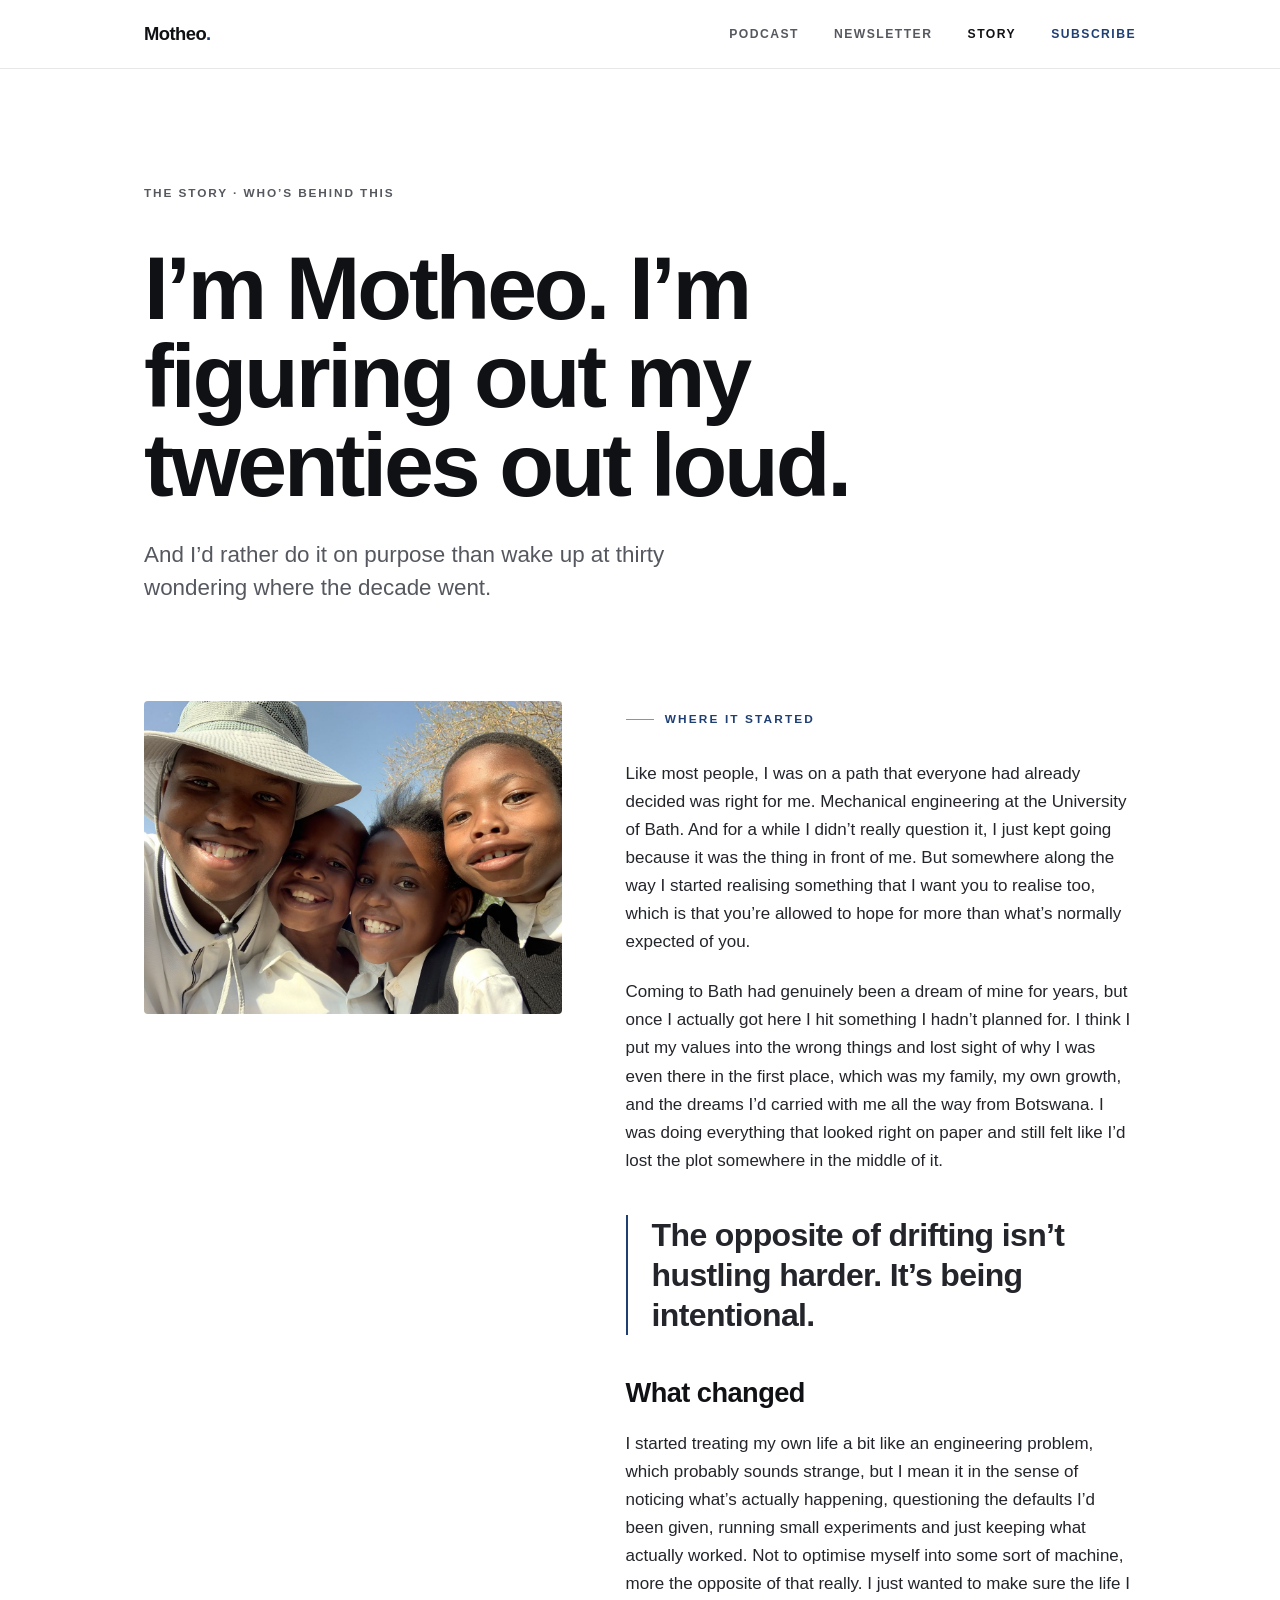
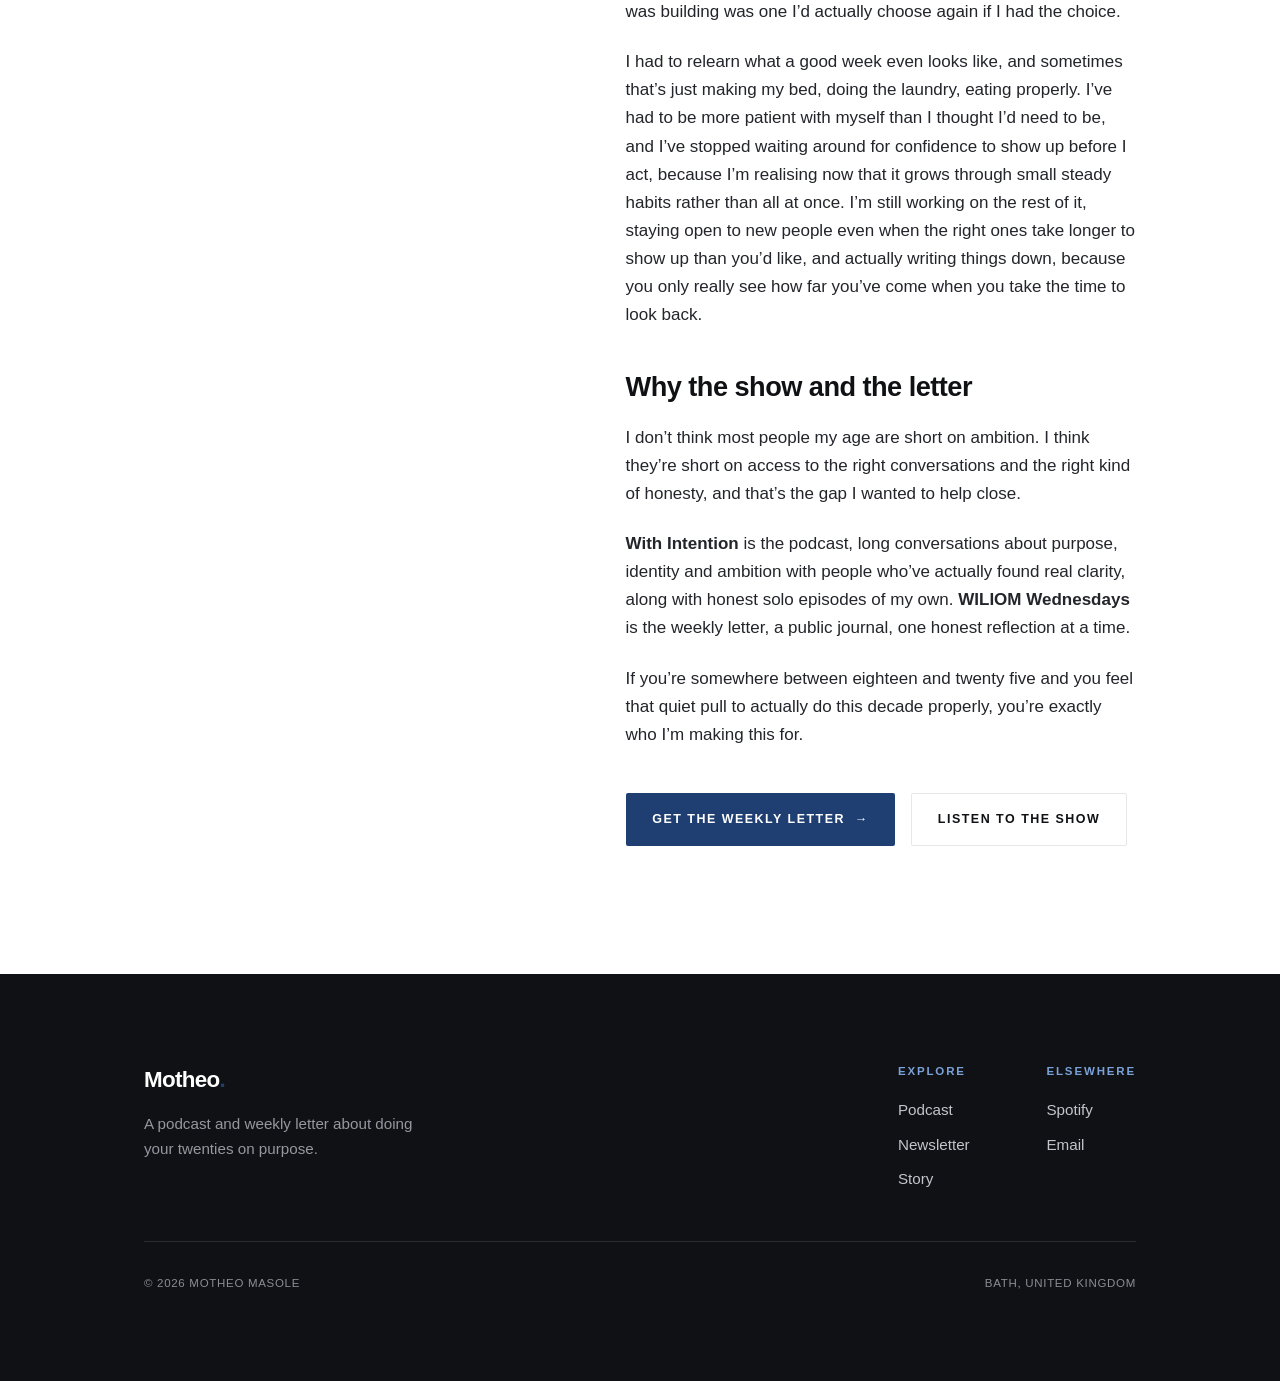
==== about.html @ b8063727 "Enhance styles and image responsiveness in about.html Updated stylesheet link to include versioning " ====
<!DOCTYPE html>
<html lang="en">
<head>
<meta charset="UTF-8" />
<meta name="viewport" content="width=device-width, initial-scale=1.0" />
<title>Story — Motheo Masole</title>
<meta name="description" content="Why I started With Intention — a podcast and weekly letter about living deliberately. From Motheo Masole, engineering student in Bath." />
<link rel="icon" href="favicon.ico" sizes="any" />
<link rel="icon" type="image/png" sizes="32x32" href="favicon-32.png" />
<link rel="apple-touch-icon" href="apple-touch-icon.png" />
<link rel="stylesheet" href="css/style.css?v=2" />
</head>
<body>

<header class="nav" data-open="false">
  <div class="wrap nav__inner">
    <a class="wordmark" href="index.html">Motheo<span>.</span></a>
    <nav class="nav__links" aria-label="Primary">
      <a href="podcast.html">Podcast</a>
      <a href="newsletter.html">Newsletter</a>
      <a href="about.html" aria-current="page">Story</a>
      <a class="nav__cta" href="newsletter.html">Subscribe</a>
    </nav>
    <button class="nav__toggle" aria-label="Toggle menu" aria-expanded="false">Menu</button>
  </div>
</header>

<main>
  <section class="hero">
    <div class="wrap">
      <p class="hero__coord reveal">The story &middot; Who&rsquo;s behind this</p>
      <h1 class="display reveal" style="max-width:16ch;">I&rsquo;m Motheo. I&rsquo;m figuring out my twenties out loud.</h1>
      <p class="lead hero__sub reveal">And I&rsquo;d rather do it on purpose than wake up at thirty wondering where the decade went.</p>
    </div>
  </section>

  <section class="section" style="padding-top:0;">
    <div class="wrap story-grid">
      <div class="portrait reveal" style="aspect-ratio:4/3; background:none; border:0; padding:0; overflow:hidden; border-radius:4px;">
        <img src="images/why.jpg" alt="Motheo Masole" style="width:100%; height:100%; object-fit:cover; object-position:center; display:block;" />
      </div>

      <div class="prose reveal">
        <span class="label" style="margin-bottom:0.5rem;">Where it started</span>
        <p>Like most people, I was on a path that everyone had already decided was right for me. Mechanical engineering at the University of Bath. And for a while I didn&rsquo;t really question it, I just kept going because it was the thing in front of me. But somewhere along the way I started realising something that I want you to realise too, which is that you&rsquo;re allowed to hope for more than what&rsquo;s normally expected of you.</p>

        <p>Coming to Bath had genuinely been a dream of mine for years, but once I actually got here I hit something I hadn&rsquo;t planned for. I think I put my values into the wrong things and lost sight of why I was even there in the first place, which was my family, my own growth, and the dreams I&rsquo;d carried with me all the way from Botswana. I was doing everything that looked right on paper and still felt like I&rsquo;d lost the plot somewhere in the middle of it.</p>

        <p class="pull">The opposite of drifting isn&rsquo;t hustling harder. It&rsquo;s being intentional.</p>

        <h3 class="h3">What changed</h3>
        <p>I started treating my own life a bit like an engineering problem, which probably sounds strange, but I mean it in the sense of noticing what&rsquo;s actually happening, questioning the defaults I&rsquo;d been given, running small experiments and just keeping what actually worked. Not to optimise myself into some sort of machine, more the opposite of that really. I just wanted to make sure the life I was building was one I&rsquo;d actually choose again if I had the choice.</p>

        <p>I had to relearn what a good week even looks like, and sometimes that&rsquo;s just making my bed, doing the laundry, eating properly. I&rsquo;ve had to be more patient with myself than I thought I&rsquo;d need to be, and I&rsquo;ve stopped waiting around for confidence to show up before I act, because I&rsquo;m realising now that it grows through small steady habits rather than all at once. I&rsquo;m still working on the rest of it, staying open to new people even when the right ones take longer to show up than you&rsquo;d like, and actually writing things down, because you only really see how far you&rsquo;ve come when you take the time to look back.</p>

        <h3 class="h3">Why the show and the letter</h3>
        <p>I don&rsquo;t think most people my age are short on ambition. I think they&rsquo;re short on access to the right conversations and the right kind of honesty, and that&rsquo;s the gap I wanted to help close.</p>

        <p><strong>With Intention</strong> is the podcast, long conversations about purpose, identity and ambition with people who&rsquo;ve actually found real clarity, along with honest solo episodes of my own. <strong>WILIOM Wednesdays</strong> is the weekly letter, a public journal, one honest reflection at a time.</p>

        <p>If you&rsquo;re somewhere between eighteen and twenty five and you feel that quiet pull to actually do this decade properly, you&rsquo;re exactly who I&rsquo;m making this for.</p>

        <div style="margin-top:2.75rem; display:flex; flex-wrap:wrap; gap:1rem;">
          <a class="btn btn--primary" href="newsletter.html">Get the weekly letter <span class="arrow">&rarr;</span></a>
          <a class="btn btn--ghost" href="podcast.html">Listen to the show</a>
        </div>
      </div>
    </div>
  </section>
</main>

<footer class="footer">
  <div class="wrap">
    <div class="footer__top">
      <div class="footer__brand">
        <a class="wordmark" href="index.html">Motheo<span>.</span></a>
        <p class="footer__tag">A podcast and weekly letter about doing your twenties on purpose.</p>
      </div>
      <div class="footer__cols">
        <div class="footer__col">
          <h4>Explore</h4>
          <a href="podcast.html">Podcast</a>
          <a href="newsletter.html">Newsletter</a>
          <a href="about.html">Story</a>
        </div>
        <div class="footer__col">
          <h4>Elsewhere</h4>
          <a href="https://open.spotify.com/show/1bjxn4ApzX3vl7Ld07ZK2I" target="_blank" rel="noopener">Spotify</a>
          <a href="mailto:motheo@motheomasole.com">Email</a>
        </div>
      </div>
    </div>
    <div class="footer__bottom">
      <span>&copy; <span data-year>2025</span> Motheo Masole</span>
      <span>Bath, United Kingdom</span>
    </div>
  </div>
</footer>

<script src="js/main.js"></script>
</body>
</html>
---- css/style.css ----
/* ============================================================
   Motheo Masole — With Intention
   Palette: black & white with a deep brand blue.
   Type: one neutral grotesque (system stack) — timeless, no webfont.
   ============================================================ */

/* ---- Tokens ---- */
:root {
  --paper:     #FFFFFF;   /* white */
  --paper-2:   #F4F5F6;   /* light grey panel */
  --ink:       #101114;   /* near-black: text + dark sections */
  --ink-soft:  #23252B;
  --stone:     #55585F;   /* secondary text */
  --line:      #E6E7E9;   /* hairline on white */
  --line-dark: #2A2C31;   /* hairline on black */
  --accent:    #1F3F73;   /* brand blue */
  --accent-hi: #2A538F;   /* brand blue, hover */
  --accent-soft: #7AA2D8; /* lighter blue, for use on dark */

  /* One neutral grotesque. San Francisco on Apple, Helvetica/Arial
     elsewhere. Timeless, and loads with zero webfont request. */
  --font-sans: -apple-system, BlinkMacSystemFont, "Helvetica Neue", Helvetica, Arial, sans-serif;
  --font-display: var(--font-sans);
  --font-body: var(--font-sans);
  --font-label: var(--font-sans); /* letter-spaced uppercase labels */

  --wrap: 1120px;
  --gutter: clamp(1.25rem, 5vw, 4rem);
  --ease: cubic-bezier(0.22, 1, 0.36, 1);
}

/* ---- Reset ---- */
*, *::before, *::after { box-sizing: border-box; margin: 0; padding: 0; }
html { -webkit-text-size-adjust: 100%; scroll-behavior: smooth; }
body {
  background: var(--paper);
  color: var(--ink);
  font-family: var(--font-body);
  font-size: 1.0625rem;
  line-height: 1.65;
  -webkit-font-smoothing: antialiased;
  text-rendering: optimizeLegibility;
}
img, iframe { max-width: 100%; display: block; }
a { color: inherit; text-decoration: none; }
::selection { background: var(--accent); color: #fff; }

/* ---- Layout helpers ---- */
.wrap { width: 100%; max-width: var(--wrap); margin-inline: auto; padding-inline: var(--gutter); }
.section { padding-block: clamp(4.5rem, 10vw, 8rem); }
.section--ink { background: var(--ink); color: var(--paper); }
.section--panel { background: var(--paper-2); }

/* ---- Typography ---- */
h1, h2, h3 { font-family: var(--font-display); font-weight: 700; line-height: 1.05; letter-spacing: -0.02em; }
.display {
  font-size: clamp(2.9rem, 8vw, 5.6rem);
  font-weight: 700;
  letter-spacing: -0.035em;
  line-height: 0.99;
}
.h2 { font-size: clamp(2rem, 4.6vw, 3.25rem); }
.h3 { font-size: clamp(1.3rem, 2.4vw, 1.7rem); }
.lead { font-size: clamp(1.15rem, 2.2vw, 1.4rem); line-height: 1.5; color: var(--stone); font-weight: 400; }
.section--ink .lead { color: #C2C5CB; }
p { max-width: 62ch; }

/* letter-spaced uppercase label — the quiet wayfinding device */
.label {
  font-family: var(--font-label);
  font-size: 0.74rem;
  font-weight: 600;
  letter-spacing: 0.18em;
  text-transform: uppercase;
  color: var(--accent);
  display: inline-flex;
  align-items: center;
  gap: 0.7rem;
}
.section--ink .label { color: var(--accent-soft); }
.label::before {
  content: "";
  width: 1.75rem; height: 1px;
  background: currentColor; opacity: 0.55;
}
.label--plain::before { display: none; }

/* ---- Buttons ---- */
.btn {
  font-family: var(--font-label);
  font-size: 0.78rem;
  font-weight: 600;
  letter-spacing: 0.12em;
  text-transform: uppercase;
  display: inline-flex; align-items: center; gap: 0.6rem;
  padding: 0.95rem 1.6rem;
  border: 1px solid transparent;
  border-radius: 2px;
  cursor: pointer;
  transition: transform 0.35s var(--ease), background 0.25s, color 0.25s, border-color 0.25s;
}
.btn:focus-visible { outline: 2px solid var(--accent-hi); outline-offset: 3px; }
.btn--primary { background: var(--accent); color: #fff; }
.btn--primary:hover { background: var(--accent-hi); transform: translateY(-2px); }
.btn--ghost { background: transparent; color: var(--ink); border-color: var(--line); }
.btn--ghost:hover { border-color: var(--ink); transform: translateY(-2px); }
/* on dark sections, flip the buttons so they stay visible */
.section--ink .btn--primary { background: var(--paper); color: var(--ink); }
.section--ink .btn--primary:hover { background: #E7EAF0; }
.section--ink .btn--ghost { color: var(--paper); border-color: var(--line-dark); }
.section--ink .btn--ghost:hover { border-color: var(--paper); }
.btn .arrow { transition: transform 0.35s var(--ease); }
.btn:hover .arrow { transform: translateX(4px); }

/* ---- Nav ---- */
.nav {
  position: sticky; top: 0; z-index: 50;
  background: color-mix(in srgb, var(--paper) 88%, transparent);
  backdrop-filter: blur(10px);
  border-bottom: 1px solid var(--line);
}
.nav__inner { display: flex; align-items: center; justify-content: space-between; height: 68px; }
.wordmark { font-family: var(--font-display); font-weight: 700; font-size: 1.15rem; letter-spacing: -0.03em; }
.wordmark span { color: var(--accent); }
.nav__links { display: flex; align-items: center; gap: 2.2rem; }
.nav__links a {
  font-family: var(--font-label);
  font-size: 0.76rem; font-weight: 600; letter-spacing: 0.12em; text-transform: uppercase;
  color: var(--stone); transition: color 0.2s;
}
.nav__links a:hover, .nav__links a[aria-current="page"] { color: var(--ink); }
.nav__cta { color: var(--accent) !important; }
.nav__toggle { display: none; background: none; border: 0; cursor: pointer; font-family: var(--font-label); font-size: 0.76rem; font-weight: 600; letter-spacing: 0.12em; text-transform: uppercase; color: var(--ink); }

/* ---- Hero ---- */
.hero { padding-block: clamp(4rem, 9vw, 7.5rem) clamp(4rem, 8vw, 6rem); position: relative; }
.hero__coord {
  font-family: var(--font-label); font-size: 0.74rem; font-weight: 600; letter-spacing: 0.16em;
  color: var(--stone); margin-bottom: 2.5rem; text-transform: uppercase;
}
.hero .display { max-width: 15ch; }
.hero__sub { margin-top: 1.75rem; max-width: 48ch; }
.hero__actions { margin-top: 2.75rem; display: flex; flex-wrap: wrap; gap: 1rem; }

/* ---- Section header ---- */
.sec-head { display: grid; gap: 1.1rem; margin-bottom: clamp(2.5rem, 5vw, 4rem); max-width: 44ch; }

/* ---- Two-path cards ---- */
.paths { display: grid; gap: 1.25rem; grid-template-columns: repeat(2, 1fr); }
.path {
  border: 1px solid var(--line-dark);
  border-radius: 3px;
  padding: clamp(1.75rem, 3vw, 2.5rem);
  display: flex; flex-direction: column; gap: 1rem;
  transition: transform 0.4s var(--ease), border-color 0.3s, background 0.3s;
}
.path:hover { transform: translateY(-4px); border-color: var(--accent-soft); background: #191B21; }
.path__idx { font-family: var(--font-label); font-size: 0.74rem; font-weight: 600; letter-spacing: 0.16em; text-transform: uppercase; color: var(--accent-soft); }
.path h3 { font-size: clamp(1.5rem, 3vw, 2rem); }
.path p { color: #C2C5CB; font-size: 1rem; flex-grow: 1; }
.path__go { font-family: var(--font-label); font-size: 0.76rem; font-weight: 600; letter-spacing: 0.12em; text-transform: uppercase; color: var(--paper); display: inline-flex; gap: 0.5rem; }
.path__go .arrow { transition: transform 0.35s var(--ease); }
.path:hover .path__go .arrow { transform: translateX(4px); }

/* ---- Feature rows ---- */
.rows { display: grid; gap: 0; }
.row {
  display: grid; grid-template-columns: 4rem 1fr; gap: clamp(1rem, 3vw, 2.5rem);
  padding-block: clamp(1.75rem, 3vw, 2.25rem);
  border-top: 1px solid var(--line);
  align-items: baseline;
}
.row:last-child { border-bottom: 1px solid var(--line); }
.row__num { font-family: var(--font-label); font-size: 0.82rem; font-weight: 600; letter-spacing: 0.08em; color: var(--accent); }
.row__body h3 { margin-bottom: 0.5rem; }
.row__body p { color: var(--stone); }

/* ---- Story ---- */
.story-grid { display: grid; grid-template-columns: 0.9fr 1.1fr; gap: clamp(2rem, 5vw, 4.5rem); align-items: start; }
.portrait {
  aspect-ratio: 4 / 5; width: 100%;
  background: var(--paper-2);
  border: 1px solid var(--line);
  border-radius: 3px;
  display: grid; place-content: center;
  color: var(--stone); font-family: var(--font-label); font-size: 0.74rem; font-weight: 600; letter-spacing: 0.12em; text-transform: uppercase; text-align: center; padding: 2rem;
  position: sticky; top: 92px;
}
.prose > * + * { margin-top: 1.4rem; }
.prose p { color: var(--ink-soft); max-width: 60ch; }
.prose h3 { margin-top: 2.75rem; }
.pull {
  font-family: var(--font-display); font-weight: 700; font-size: clamp(1.4rem, 3vw, 2rem);
  line-height: 1.25; letter-spacing: -0.02em; color: var(--accent);
  border-left: 2px solid var(--accent); padding-left: 1.5rem; margin-block: 2.5rem !important; max-width: none;
}

/* ---- Podcast ---- */
.embed-frame { border: 1px solid var(--line-dark); border-radius: 12px; overflow: hidden; background: #16181D; }
.pod-note { margin-top: 1.5rem; color: var(--stone); font-size: 0.95rem; }
.section--ink .pod-note { color: #C2C5CB; }
.platforms { display: flex; flex-wrap: wrap; gap: 0.75rem; margin-top: 2rem; }

/* ---- Newsletter form ---- */
.signup { max-width: 560px; }
.form-row { display: flex; gap: 0.75rem; margin-top: 2rem; flex-wrap: wrap; }
.form-row input {
  flex: 1 1 240px;
  font-family: var(--font-body); font-size: 1rem;
  padding: 0.95rem 1.1rem;
  background: var(--paper); color: var(--ink);
  border: 1px solid var(--line); border-radius: 2px;
}
.section--ink .form-row input { background: #191B21; color: var(--paper); border-color: var(--line-dark); }
.form-row input:focus-visible { outline: 2px solid var(--accent-hi); outline-offset: 1px; }
.form-note { margin-top: 1rem; font-family: var(--font-label); font-size: 0.72rem; font-weight: 600; letter-spacing: 0.06em; text-transform: uppercase; color: var(--stone); }
.form-msg { margin-top: 1.25rem; font-size: 0.95rem; min-height: 1.4em; }
.form-msg[data-state="ok"] { color: var(--accent-hi); }
.section--ink .form-msg[data-state="ok"] { color: var(--accent-soft); }
.form-msg[data-state="err"] { color: #C2410C; }
.section--ink .form-msg[data-state="err"] { color: #F0A272; }

/* ---- Perk list ---- */
.perks { list-style: none; display: grid; gap: 0.9rem; margin-top: 2rem; }
.perks li { display: grid; grid-template-columns: 1.5rem 1fr; gap: 0.75rem; align-items: baseline; color: var(--stone); }
.perks li::before { content: "\2014"; font-family: var(--font-label); color: var(--accent); }
.section--ink .perks li { color: #C2C5CB; }
.section--ink .perks li::before { color: var(--accent-soft); }

/* ---- Footer ---- */
.footer { background: var(--ink); color: var(--paper); padding-block: clamp(3.5rem, 7vw, 5.5rem); }
.footer__top { display: flex; justify-content: space-between; flex-wrap: wrap; gap: 2rem; padding-bottom: 2.5rem; border-bottom: 1px solid var(--line-dark); }
.footer__brand .wordmark { font-size: 1.4rem; }
.footer__tag { color: #9498A0; margin-top: 0.75rem; font-size: 0.95rem; max-width: 34ch; }
.footer__cols { display: flex; gap: clamp(2rem, 6vw, 5rem); flex-wrap: wrap; }
.footer__col h4 { font-family: var(--font-label); font-size: 0.72rem; letter-spacing: 0.16em; text-transform: uppercase; color: var(--accent-soft); margin-bottom: 1rem; font-weight: 600; }
.footer__col a { display: block; color: #C2C5CB; font-size: 0.95rem; margin-bottom: 0.6rem; transition: color 0.2s; }
.footer__col a:hover { color: var(--paper); }
.footer__bottom { display: flex; justify-content: space-between; flex-wrap: wrap; gap: 1rem; padding-top: 2rem; font-family: var(--font-label); font-size: 0.72rem; letter-spacing: 0.06em; text-transform: uppercase; color: #8A8D95; }

/* ---- Scroll reveal ---- */
.reveal { opacity: 0; transform: translateY(18px); transition: opacity 0.7s var(--ease), transform 0.7s var(--ease); }
.reveal.in { opacity: 1; transform: none; }

/* ---- Responsive ---- */
@media (max-width: 820px) {
  .nav__links { display: none; }
  .nav__toggle { display: inline-flex; }
  .nav[data-open="true"] .nav__links {
    display: flex; flex-direction: column; align-items: flex-start; gap: 1.4rem;
    position: absolute; top: 68px; left: 0; right: 0;
    background: var(--paper); border-bottom: 1px solid var(--line);
    padding: 1.75rem var(--gutter) 2.25rem;
  }
  .paths { grid-template-columns: 1fr; }
  .story-grid { grid-template-columns: 1fr; }
  .portrait { position: static; max-width: 340px; }
}

@media (prefers-reduced-motion: reduce) {
  * { scroll-behavior: auto !important; }
  .reveal { opacity: 1 !important; transform: none !important; transition: none !important; }
  .btn, .path, .arrow { transition: none !important; }
}
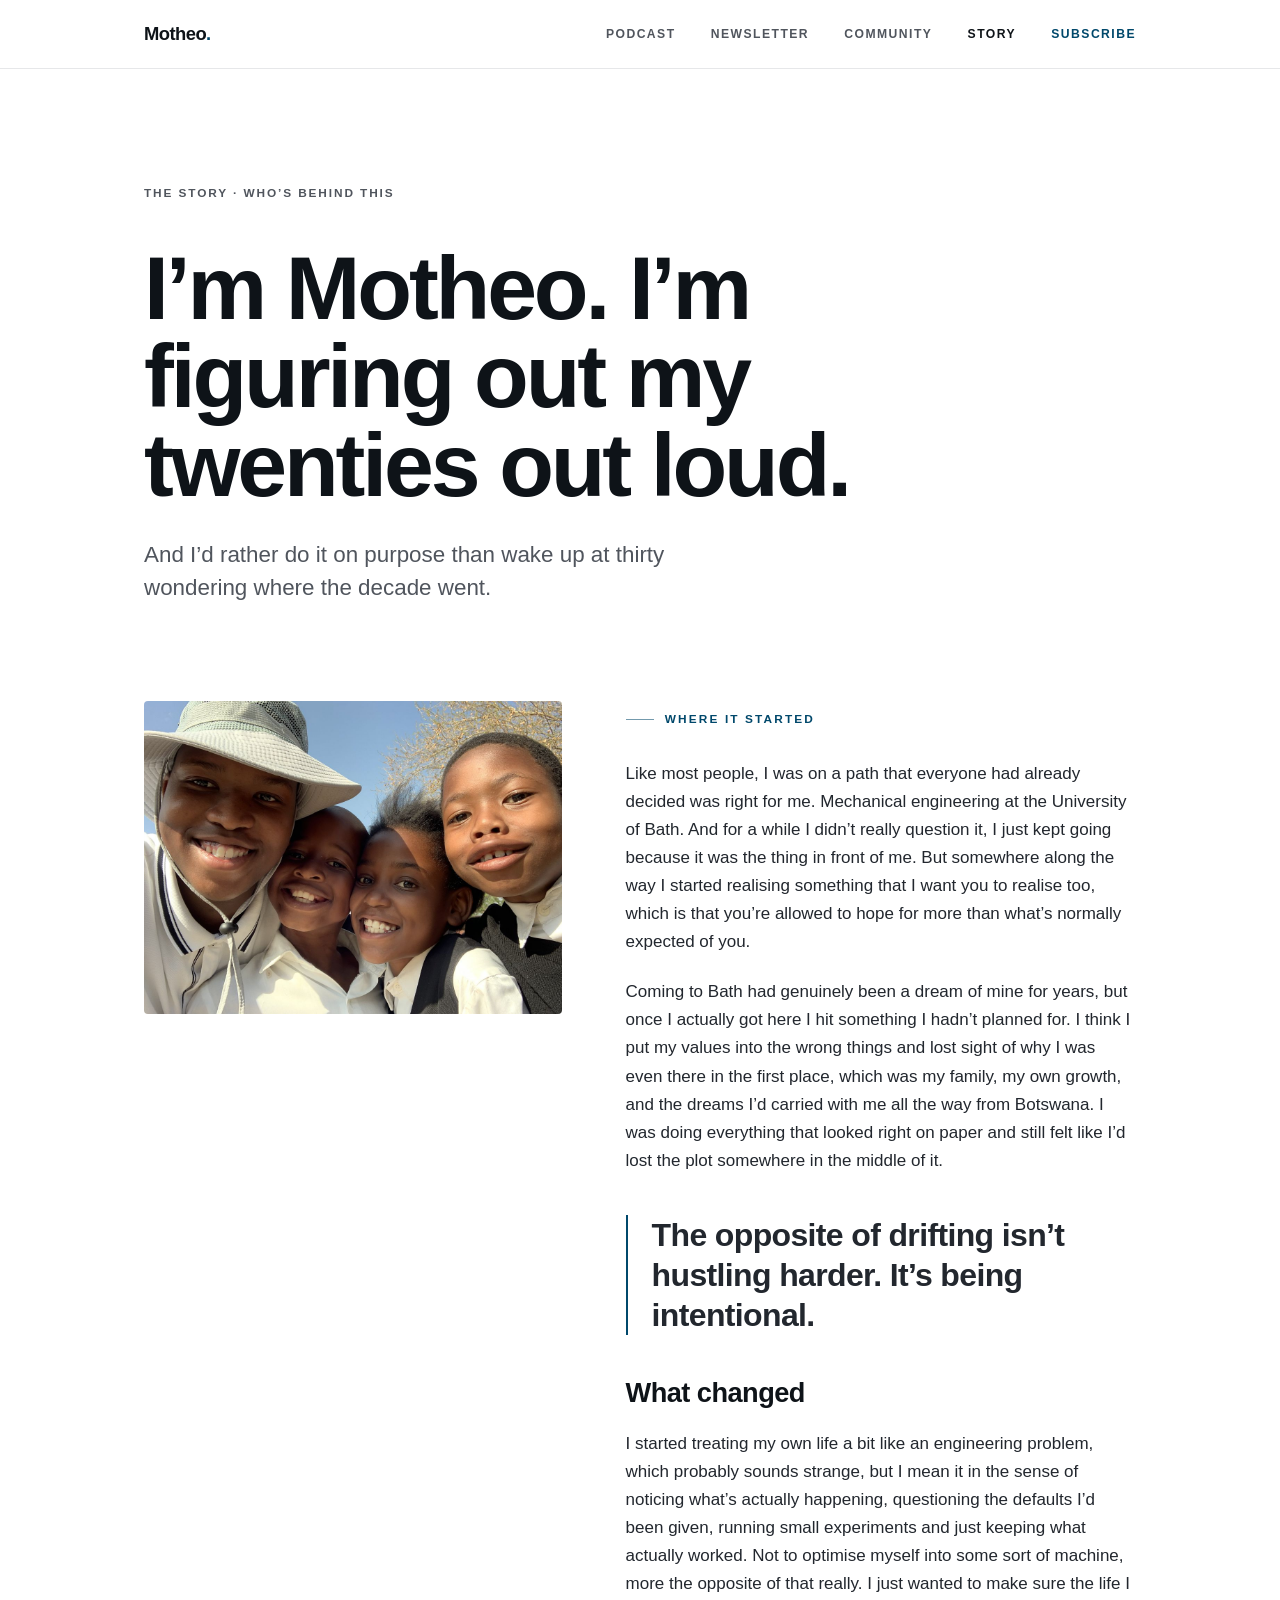
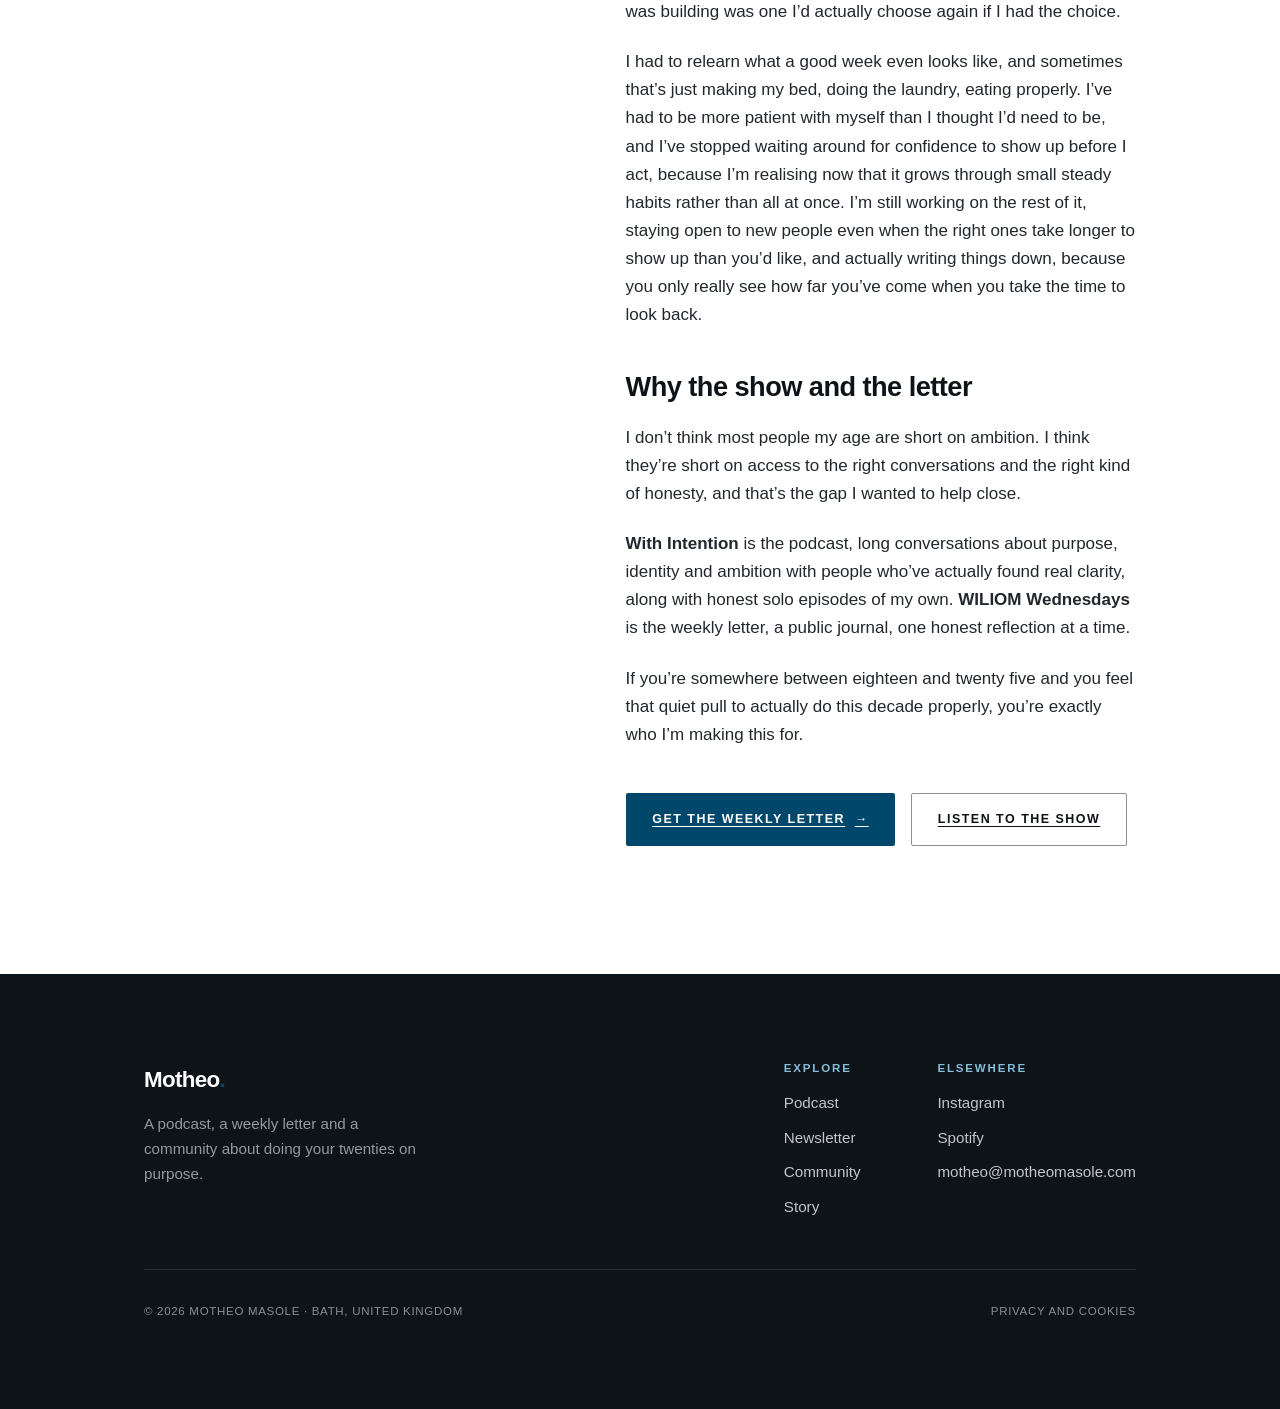
==== commit bb9e67d9: "Add community waitlist page, privacy page and site refresh - New /community page with a waitlist for" ====
--- a/about.html
+++ b/about.html
@@ -1,31 +1,37 @@
 <!DOCTYPE html>
-<html lang="en">
+<html lang="en-GB">
 <head>
 <meta charset="UTF-8" />
 <meta name="viewport" content="width=device-width, initial-scale=1.0" />
-<title>Story — Motheo Masole</title>
-<meta name="description" content="Why I started With Intention — a podcast and weekly letter about living deliberately. From Motheo Masole, engineering student in Bath." />
+<title>Story | Motheo Masole</title>
+<meta name="description" content="Why I started With Intention, a podcast and weekly letter about living deliberately. From Motheo Masole, engineering student in Bath." />
+<meta property="og:title" content="Story | Motheo Masole" />
+<meta property="og:description" content="Why I started With Intention, a podcast and weekly letter about living deliberately. From Motheo Masole, engineering student in Bath." />
+<meta property="og:image" content="https://motheomasole.com/images/motheo-dark.jpg" />
 <link rel="icon" href="favicon.ico" sizes="any" />
 <link rel="icon" type="image/png" sizes="32x32" href="favicon-32.png" />
 <link rel="apple-touch-icon" href="apple-touch-icon.png" />
-<link rel="stylesheet" href="css/style.css?v=2" />
+<link rel="stylesheet" href="css/style.css?v=3" />
+<script>document.documentElement.classList.add('js');</script>
 </head>
 <body>
+<a class="skip" href="#main">Skip to content</a>
 
 <header class="nav" data-open="false">
   <div class="wrap nav__inner">
-    <a class="wordmark" href="index.html">Motheo<span>.</span></a>
-    <nav class="nav__links" aria-label="Primary">
+    <a class="wordmark" href="index.html" aria-label="Motheo Masole, home">Motheo<span>.</span></a>
+    <nav class="nav__links" id="nav-links" aria-label="Primary">
       <a href="podcast.html">Podcast</a>
       <a href="newsletter.html">Newsletter</a>
+      <a href="community.html">Community</a>
       <a href="about.html" aria-current="page">Story</a>
       <a class="nav__cta" href="newsletter.html">Subscribe</a>
     </nav>
-    <button class="nav__toggle" aria-label="Toggle menu" aria-expanded="false">Menu</button>
+    <button class="nav__toggle" aria-controls="nav-links" aria-expanded="false">Menu</button>
   </div>
 </header>
 
-<main>
+<main id="main">
   <section class="hero">
     <div class="wrap">
       <p class="hero__coord reveal">The story &middot; Who&rsquo;s behind this</p>
@@ -37,7 +43,7 @@
   <section class="section" style="padding-top:0;">
     <div class="wrap story-grid">
       <div class="portrait reveal" style="aspect-ratio:4/3; background:none; border:0; padding:0; overflow:hidden; border-radius:4px;">
-        <img src="images/why.jpg" alt="Motheo Masole" style="width:100%; height:100%; object-fit:cover; object-position:center; display:block;" />
+        <img src="images/why.jpg" alt="Motheo in a sun hat, smiling in a selfie with three children in school uniform" width="1200" height="900" style="width:100%; height:100%; object-fit:cover; object-position:center; display:block;" />
       </div>
 
       <div class="prose reveal">
@@ -61,7 +67,7 @@
         <p>If you&rsquo;re somewhere between eighteen and twenty five and you feel that quiet pull to actually do this decade properly, you&rsquo;re exactly who I&rsquo;m making this for.</p>
 
         <div style="margin-top:2.75rem; display:flex; flex-wrap:wrap; gap:1rem;">
-          <a class="btn btn--primary" href="newsletter.html">Get the weekly letter <span class="arrow">&rarr;</span></a>
+          <a class="btn btn--primary" href="newsletter.html">Get the weekly letter <span class="arrow" aria-hidden="true">&rarr;</span></a>
           <a class="btn btn--ghost" href="podcast.html">Listen to the show</a>
         </div>
       </div>
@@ -73,30 +79,32 @@
   <div class="wrap">
     <div class="footer__top">
       <div class="footer__brand">
-        <a class="wordmark" href="index.html">Motheo<span>.</span></a>
-        <p class="footer__tag">A podcast and weekly letter about doing your twenties on purpose.</p>
+        <a class="wordmark" href="index.html" aria-label="Motheo Masole, home">Motheo<span>.</span></a>
+        <p class="footer__tag">A podcast, a weekly letter and a community about doing your twenties on purpose.</p>
       </div>
       <div class="footer__cols">
         <div class="footer__col">
-          <h4>Explore</h4>
+          <h2>Explore</h2>
           <a href="podcast.html">Podcast</a>
           <a href="newsletter.html">Newsletter</a>
+          <a href="community.html">Community</a>
           <a href="about.html">Story</a>
         </div>
         <div class="footer__col">
-          <h4>Elsewhere</h4>
+          <h2>Elsewhere</h2>
+          <a href="https://www.instagram.com/motheomasole/" target="_blank" rel="noopener">Instagram</a>
           <a href="https://open.spotify.com/show/1bjxn4ApzX3vl7Ld07ZK2I" target="_blank" rel="noopener">Spotify</a>
-          <a href="mailto:motheo@motheomasole.com">Email</a>
+          <a href="mailto:motheo@motheomasole.com">motheo@motheomasole.com</a>
         </div>
       </div>
     </div>
     <div class="footer__bottom">
-      <span>&copy; <span data-year>2025</span> Motheo Masole</span>
-      <span>Bath, United Kingdom</span>
+      <span>&copy; <span data-year>2026</span> Motheo Masole &middot; Bath, United Kingdom</span>
+      <span class="footer__legal"><a href="privacy.html">Privacy and cookies</a></span>
     </div>
   </div>
 </footer>
 
-<script src="js/main.js"></script>
+<script src="js/main.js?v=3"></script>
 </body>
 </html>
--- a/css/style.css
+++ b/css/style.css
@@ -1,6 +1,6 @@
 /* ============================================================
    Motheo Masole — With Intention
-   Palette: black & white with a deep brand blue.
+   Palette: black & white with one deep blue, matched to the portrait backdrop.
    Type: one neutral grotesque (system stack) — timeless, no webfont.
    ============================================================ */
 
@@ -8,14 +8,15 @@
 :root {
   --paper:     #FFFFFF;   /* white */
   --paper-2:   #F4F5F6;   /* light grey panel */
-  --ink:       #101114;   /* near-black: text + dark sections */
-  --ink-soft:  #23252B;
-  --stone:     #55585F;   /* secondary text */
+  --ink:       #0E1318;   /* near-black: text + dark sections */
+  --ink-soft:  #22272E;
+  --stone:     #50555D;   /* secondary text */
   --line:      #E6E7E9;   /* hairline on white */
-  --line-dark: #2A2C31;   /* hairline on black */
-  --accent:    #1F3F73;   /* brand blue */
-  --accent-hi: #2A538F;   /* brand blue, hover */
-  --accent-soft: #7AA2D8; /* lighter blue, for use on dark */
+  --edge:      #8B9099;   /* borders of inputs and outline buttons (3:1 on white) */
+  --line-dark: #2A313A;   /* hairline on black */
+  --accent:    #00486B;   /* brand blue, same as the portrait backdrop */
+  --accent-hi: #0A5F8A;   /* brand blue, hover */
+  --accent-soft: #86BEDC; /* lighter blue, for use on dark */
 
   /* One neutral grotesque. San Francisco on Apple, Helvetica/Arial
      elsewhere. Timeless, and loads with zero webfont request. */
@@ -102,12 +103,12 @@
 .btn:focus-visible { outline: 2px solid var(--accent-hi); outline-offset: 3px; }
 .btn--primary { background: var(--accent); color: #fff; }
 .btn--primary:hover { background: var(--accent-hi); transform: translateY(-2px); }
-.btn--ghost { background: transparent; color: var(--ink); border-color: var(--line); }
+.btn--ghost { background: transparent; color: var(--ink); border-color: var(--edge); }
 .btn--ghost:hover { border-color: var(--ink); transform: translateY(-2px); }
 /* on dark sections, flip the buttons so they stay visible */
 .section--ink .btn--primary { background: var(--paper); color: var(--ink); }
 .section--ink .btn--primary:hover { background: #E7EAF0; }
-.section--ink .btn--ghost { color: var(--paper); border-color: var(--line-dark); }
+.section--ink .btn--ghost { color: var(--paper); border-color: #6F7884; }
 .section--ink .btn--ghost:hover { border-color: var(--paper); }
 .btn .arrow { transition: transform 0.35s var(--ease); }
 .btn:hover .arrow { transform: translateX(4px); }
@@ -146,7 +147,7 @@
 .sec-head { display: grid; gap: 1.1rem; margin-bottom: clamp(2.5rem, 5vw, 4rem); max-width: 44ch; }
 
 /* ---- Two-path cards ---- */
-.paths { display: grid; gap: 1.25rem; grid-template-columns: repeat(2, 1fr); }
+.paths { display: grid; gap: 1.25rem; grid-template-columns: repeat(3, 1fr); }
 .path {
   border: 1px solid var(--line-dark);
   border-radius: 3px;
@@ -154,9 +155,9 @@
   display: flex; flex-direction: column; gap: 1rem;
   transition: transform 0.4s var(--ease), border-color 0.3s, background 0.3s;
 }
-.path:hover { transform: translateY(-4px); border-color: var(--accent-soft); background: #191B21; }
+.path:hover { transform: translateY(-4px); border-color: var(--accent-soft); background: #151C24; }
 .path__idx { font-family: var(--font-label); font-size: 0.74rem; font-weight: 600; letter-spacing: 0.16em; text-transform: uppercase; color: var(--accent-soft); }
-.path h3 { font-size: clamp(1.5rem, 3vw, 2rem); }
+.path h3 { font-size: clamp(1.4rem, 2.4vw, 1.75rem); }
 .path p { color: #C2C5CB; font-size: 1rem; flex-grow: 1; }
 .path__go { font-family: var(--font-label); font-size: 0.76rem; font-weight: 600; letter-spacing: 0.12em; text-transform: uppercase; color: var(--paper); display: inline-flex; gap: 0.5rem; }
 .path__go .arrow { transition: transform 0.35s var(--ease); }
@@ -209,15 +210,15 @@
   font-family: var(--font-body); font-size: 1rem;
   padding: 0.95rem 1.1rem;
   background: var(--paper); color: var(--ink);
-  border: 1px solid var(--line); border-radius: 2px;
-}
-.section--ink .form-row input { background: #191B21; color: var(--paper); border-color: var(--line-dark); }
+  border: 1px solid var(--edge); border-radius: 2px;
+}
+.section--ink .form-row input { background: #151C24; color: var(--paper); border-color: #6F7884; }
 .form-row input:focus-visible { outline: 2px solid var(--accent-hi); outline-offset: 1px; }
 .form-note { margin-top: 1rem; font-family: var(--font-label); font-size: 0.72rem; font-weight: 600; letter-spacing: 0.06em; text-transform: uppercase; color: var(--stone); }
 .form-msg { margin-top: 1.25rem; font-size: 0.95rem; min-height: 1.4em; }
 .form-msg[data-state="ok"] { color: var(--accent-hi); }
 .section--ink .form-msg[data-state="ok"] { color: var(--accent-soft); }
-.form-msg[data-state="err"] { color: #C2410C; }
+.form-msg[data-state="err"] { color: #B23A0A; }
 .section--ink .form-msg[data-state="err"] { color: #F0A272; }
 
 /* ---- Perk list ---- */
@@ -233,16 +234,53 @@
 .footer__brand .wordmark { font-size: 1.4rem; }
 .footer__tag { color: #9498A0; margin-top: 0.75rem; font-size: 0.95rem; max-width: 34ch; }
 .footer__cols { display: flex; gap: clamp(2rem, 6vw, 5rem); flex-wrap: wrap; }
-.footer__col h4 { font-family: var(--font-label); font-size: 0.72rem; letter-spacing: 0.16em; text-transform: uppercase; color: var(--accent-soft); margin-bottom: 1rem; font-weight: 600; }
+.footer__col h2 { font-family: var(--font-label); font-size: 0.72rem; letter-spacing: 0.16em; text-transform: uppercase; color: var(--accent-soft); margin-bottom: 1rem; font-weight: 600; }
 .footer__col a { display: block; color: #C2C5CB; font-size: 0.95rem; margin-bottom: 0.6rem; transition: color 0.2s; }
 .footer__col a:hover { color: var(--paper); }
 .footer__bottom { display: flex; justify-content: space-between; flex-wrap: wrap; gap: 1rem; padding-top: 2rem; font-family: var(--font-label); font-size: 0.72rem; letter-spacing: 0.06em; text-transform: uppercase; color: #8A8D95; }
 
+/* ---- Accessibility helpers ---- */
+.skip {
+  position: absolute; left: 1rem; top: -4rem; z-index: 100;
+  background: var(--ink); color: var(--paper); padding: 0.75rem 1rem; border-radius: 2px;
+  font-size: 0.9rem; font-weight: 600;
+}
+.skip:focus { top: 1rem; }
+.sr-only { position: absolute; width: 1px; height: 1px; overflow: hidden; clip: rect(0 0 0 0); white-space: nowrap; }
+a:focus-visible, button:focus-visible, input:focus-visible, select:focus-visible, textarea:focus-visible {
+  outline: 2px solid var(--accent-hi); outline-offset: 3px;
+}
+.section--ink a:focus-visible, .section--ink button:focus-visible, .footer a:focus-visible { outline-color: var(--accent-soft); }
+.prose a, .consent a, .form-msg a { text-decoration: underline; text-underline-offset: 3px; }
+.prose a:hover, .consent a:hover { color: var(--accent); }
+
+/* ---- Consent line under forms ---- */
+.consent { margin-top: 0.9rem; font-size: 0.85rem; line-height: 1.5; color: var(--stone); max-width: 52ch; }
+.section--ink .consent { color: #C2C5CB; }
+
+/* ---- Photo band ---- */
+.hero__media img { width: 100%; height: auto; aspect-ratio: 4 / 5; object-fit: cover; display: block; border-radius: 3px; }
+
+/* ---- Spotify, loaded only when asked ---- */
+.embed-ask { display: grid; gap: 1.1rem; justify-items: start; padding: clamp(1.75rem, 4vw, 2.75rem); }
+.embed-ask p { color: #C2C5CB; font-size: 0.95rem; max-width: 52ch; }
+
+/* ---- Policy pages ---- */
+.policy { max-width: 68ch; }
+.policy h2 { font-size: clamp(1.3rem, 2.4vw, 1.6rem); margin-top: 2.75rem; }
+.policy ul { padding-left: 1.2rem; display: grid; gap: 0.5rem; color: var(--ink-soft); }
+.footer__legal { display: flex; gap: 1.5rem; flex-wrap: wrap; }
+.footer__legal a:hover { color: var(--paper); }
+
 /* ---- Scroll reveal ---- */
-.reveal { opacity: 0; transform: translateY(18px); transition: opacity 0.7s var(--ease), transform 0.7s var(--ease); }
-.reveal.in { opacity: 1; transform: none; }
+.js .reveal { opacity: 0; transform: translateY(18px); transition: opacity 0.7s var(--ease), transform 0.7s var(--ease); }
+.js .reveal.in { opacity: 1; transform: none; }
 
 /* ---- Responsive ---- */
+@media (max-width: 980px) {
+  .paths { grid-template-columns: 1fr; }
+}
+
 @media (max-width: 820px) {
   .nav__links { display: none; }
   .nav__toggle { display: inline-flex; }
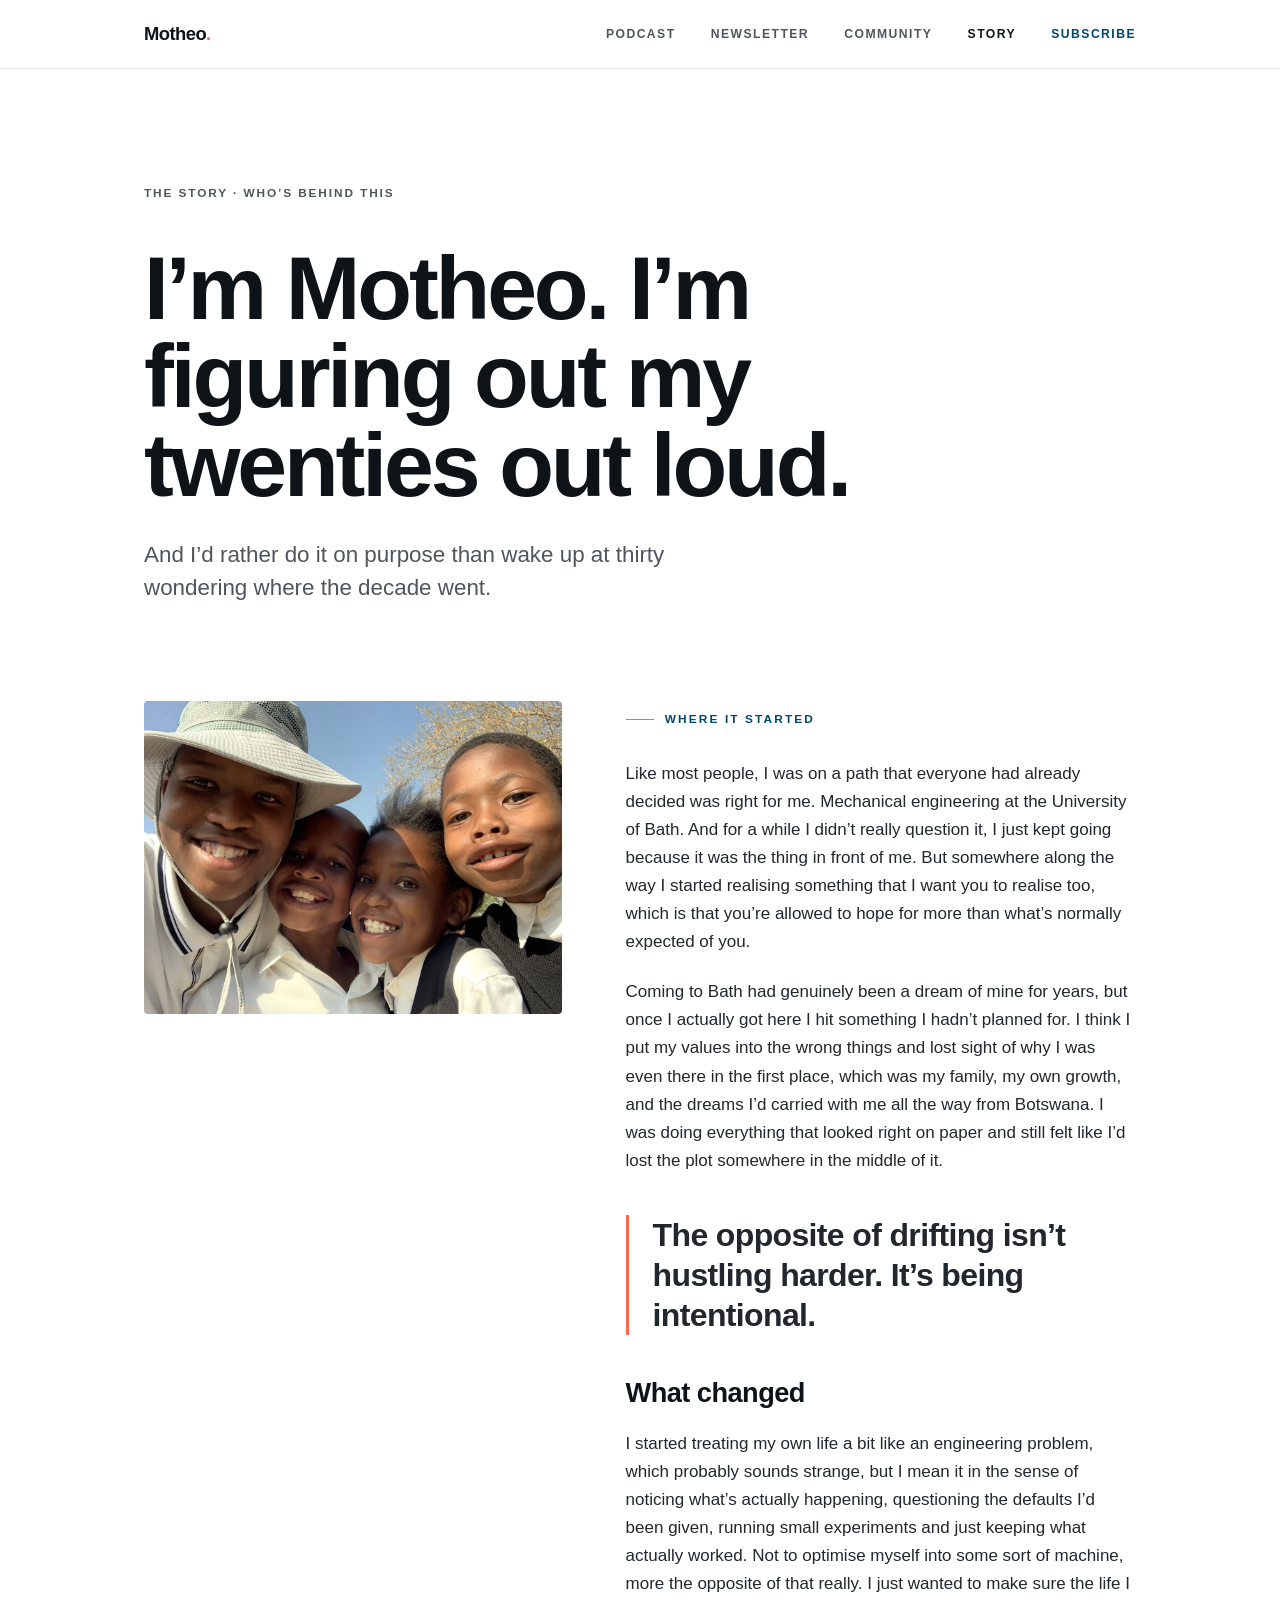
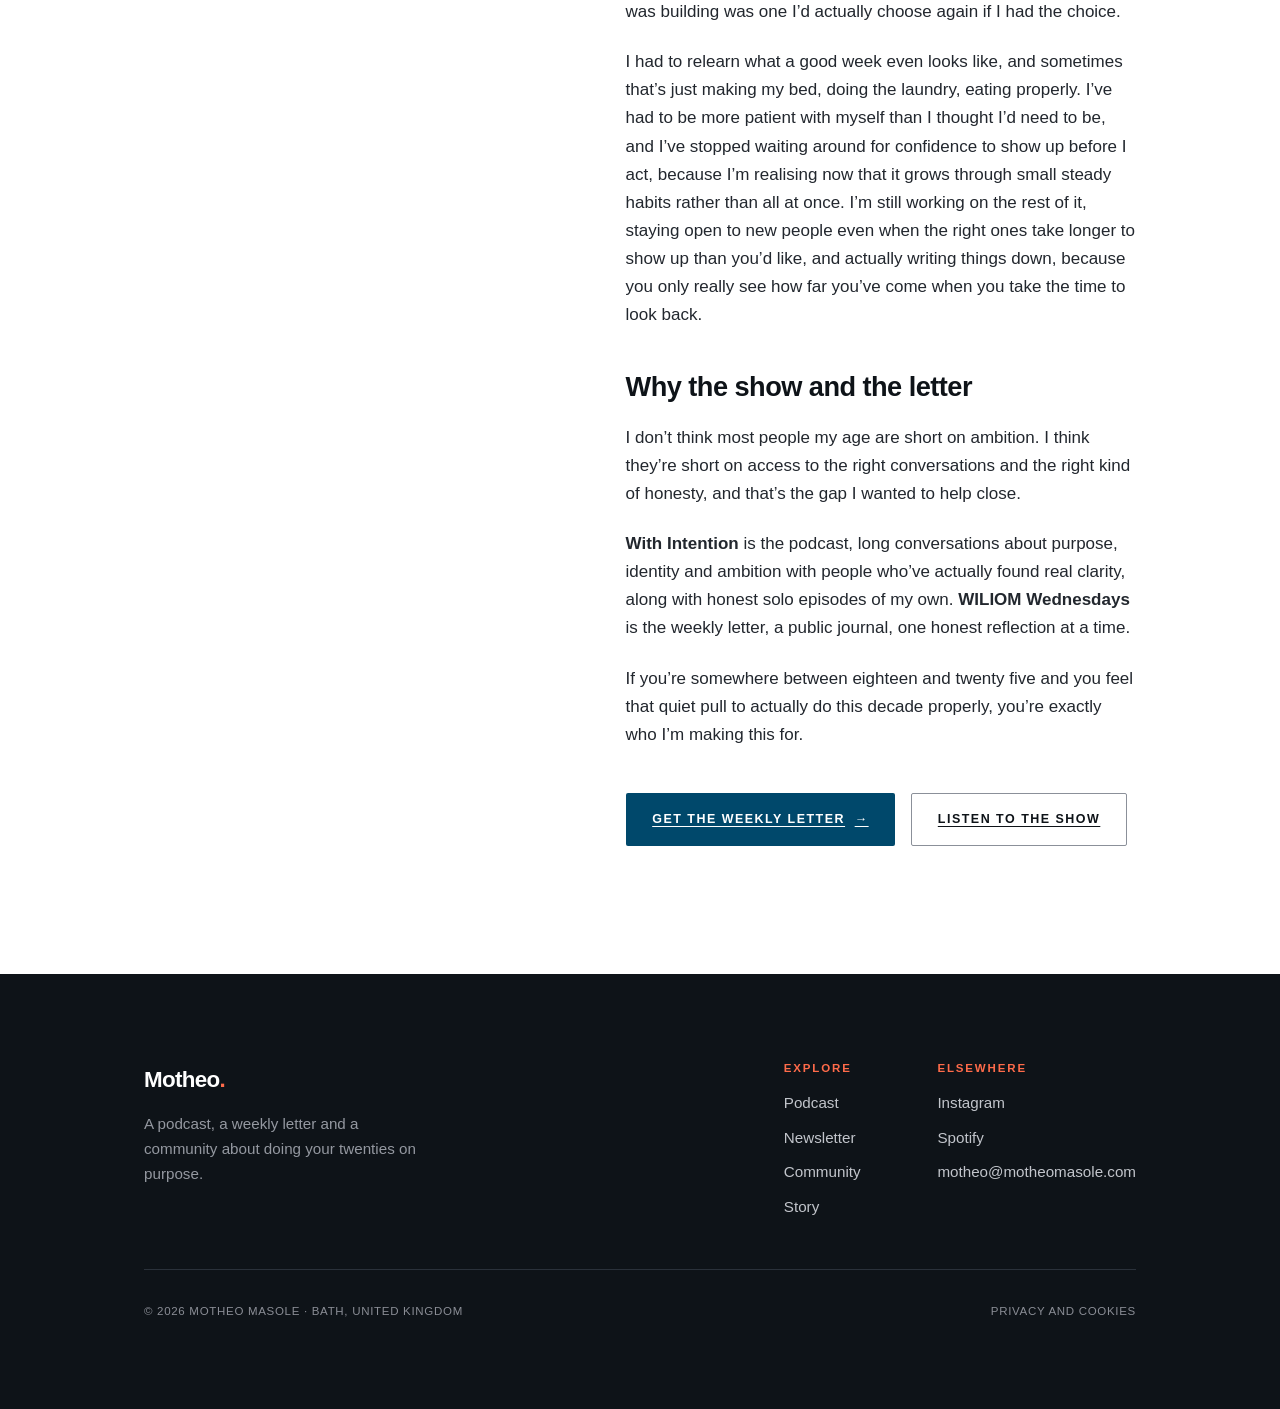
==== commit 1876e0e0: "Add coral as the single pop colour Logo dot, labels and main button on dark sections, pull-quote bar" ====
--- a/about.html
+++ b/about.html
@@ -11,7 +11,7 @@
 <link rel="icon" href="favicon.ico" sizes="any" />
 <link rel="icon" type="image/png" sizes="32x32" href="favicon-32.png" />
 <link rel="apple-touch-icon" href="apple-touch-icon.png" />
-<link rel="stylesheet" href="css/style.css?v=3" />
+<link rel="stylesheet" href="css/style.css?v=4" />
 <script>document.documentElement.classList.add('js');</script>
 </head>
 <body>
--- a/css/style.css
+++ b/css/style.css
@@ -17,6 +17,7 @@
   --accent:    #00486B;   /* brand blue, same as the portrait backdrop */
   --accent-hi: #0A5F8A;   /* brand blue, hover */
   --accent-soft: #86BEDC; /* lighter blue, for use on dark */
+  --pop:       #FF6B4A;   /* coral: the one pop of colour. Shapes on white, text only on dark */
 
   /* One neutral grotesque. San Francisco on Apple, Helvetica/Arial
      elsewhere. Timeless, and loads with zero webfont request. */
@@ -78,7 +79,7 @@
   align-items: center;
   gap: 0.7rem;
 }
-.section--ink .label { color: var(--accent-soft); }
+.section--ink .label { color: var(--pop); }
 .label::before {
   content: "";
   width: 1.75rem; height: 1px;
@@ -106,8 +107,8 @@
 .btn--ghost { background: transparent; color: var(--ink); border-color: var(--edge); }
 .btn--ghost:hover { border-color: var(--ink); transform: translateY(-2px); }
 /* on dark sections, flip the buttons so they stay visible */
-.section--ink .btn--primary { background: var(--paper); color: var(--ink); }
-.section--ink .btn--primary:hover { background: #E7EAF0; }
+.section--ink .btn--primary { background: var(--pop); color: var(--ink); }
+.section--ink .btn--primary:hover { background: #FF8266; }
 .section--ink .btn--ghost { color: var(--paper); border-color: #6F7884; }
 .section--ink .btn--ghost:hover { border-color: var(--paper); }
 .btn .arrow { transition: transform 0.35s var(--ease); }
@@ -122,7 +123,7 @@
 }
 .nav__inner { display: flex; align-items: center; justify-content: space-between; height: 68px; }
 .wordmark { font-family: var(--font-display); font-weight: 700; font-size: 1.15rem; letter-spacing: -0.03em; }
-.wordmark span { color: var(--accent); }
+.wordmark span { color: var(--pop); }
 .nav__links { display: flex; align-items: center; gap: 2.2rem; }
 .nav__links a {
   font-family: var(--font-label);
@@ -155,8 +156,8 @@
   display: flex; flex-direction: column; gap: 1rem;
   transition: transform 0.4s var(--ease), border-color 0.3s, background 0.3s;
 }
-.path:hover { transform: translateY(-4px); border-color: var(--accent-soft); background: #151C24; }
-.path__idx { font-family: var(--font-label); font-size: 0.74rem; font-weight: 600; letter-spacing: 0.16em; text-transform: uppercase; color: var(--accent-soft); }
+.path:hover { transform: translateY(-4px); border-color: var(--pop); background: #151C24; }
+.path__idx { font-family: var(--font-label); font-size: 0.74rem; font-weight: 600; letter-spacing: 0.16em; text-transform: uppercase; color: var(--pop); }
 .path h3 { font-size: clamp(1.4rem, 2.4vw, 1.75rem); }
 .path p { color: #C2C5CB; font-size: 1rem; flex-grow: 1; }
 .path__go { font-family: var(--font-label); font-size: 0.76rem; font-weight: 600; letter-spacing: 0.12em; text-transform: uppercase; color: var(--paper); display: inline-flex; gap: 0.5rem; }
@@ -193,7 +194,7 @@
 .pull {
   font-family: var(--font-display); font-weight: 700; font-size: clamp(1.4rem, 3vw, 2rem);
   line-height: 1.25; letter-spacing: -0.02em; color: var(--accent);
-  border-left: 2px solid var(--accent); padding-left: 1.5rem; margin-block: 2.5rem !important; max-width: none;
+  border-left: 3px solid var(--pop); padding-left: 1.5rem; margin-block: 2.5rem !important; max-width: none;
 }
 
 /* ---- Podcast ---- */
@@ -234,7 +235,7 @@
 .footer__brand .wordmark { font-size: 1.4rem; }
 .footer__tag { color: #9498A0; margin-top: 0.75rem; font-size: 0.95rem; max-width: 34ch; }
 .footer__cols { display: flex; gap: clamp(2rem, 6vw, 5rem); flex-wrap: wrap; }
-.footer__col h2 { font-family: var(--font-label); font-size: 0.72rem; letter-spacing: 0.16em; text-transform: uppercase; color: var(--accent-soft); margin-bottom: 1rem; font-weight: 600; }
+.footer__col h2 { font-family: var(--font-label); font-size: 0.72rem; letter-spacing: 0.16em; text-transform: uppercase; color: var(--pop); margin-bottom: 1rem; font-weight: 600; }
 .footer__col a { display: block; color: #C2C5CB; font-size: 0.95rem; margin-bottom: 0.6rem; transition: color 0.2s; }
 .footer__col a:hover { color: var(--paper); }
 .footer__bottom { display: flex; justify-content: space-between; flex-wrap: wrap; gap: 1rem; padding-top: 2rem; font-family: var(--font-label); font-size: 0.72rem; letter-spacing: 0.06em; text-transform: uppercase; color: #8A8D95; }
